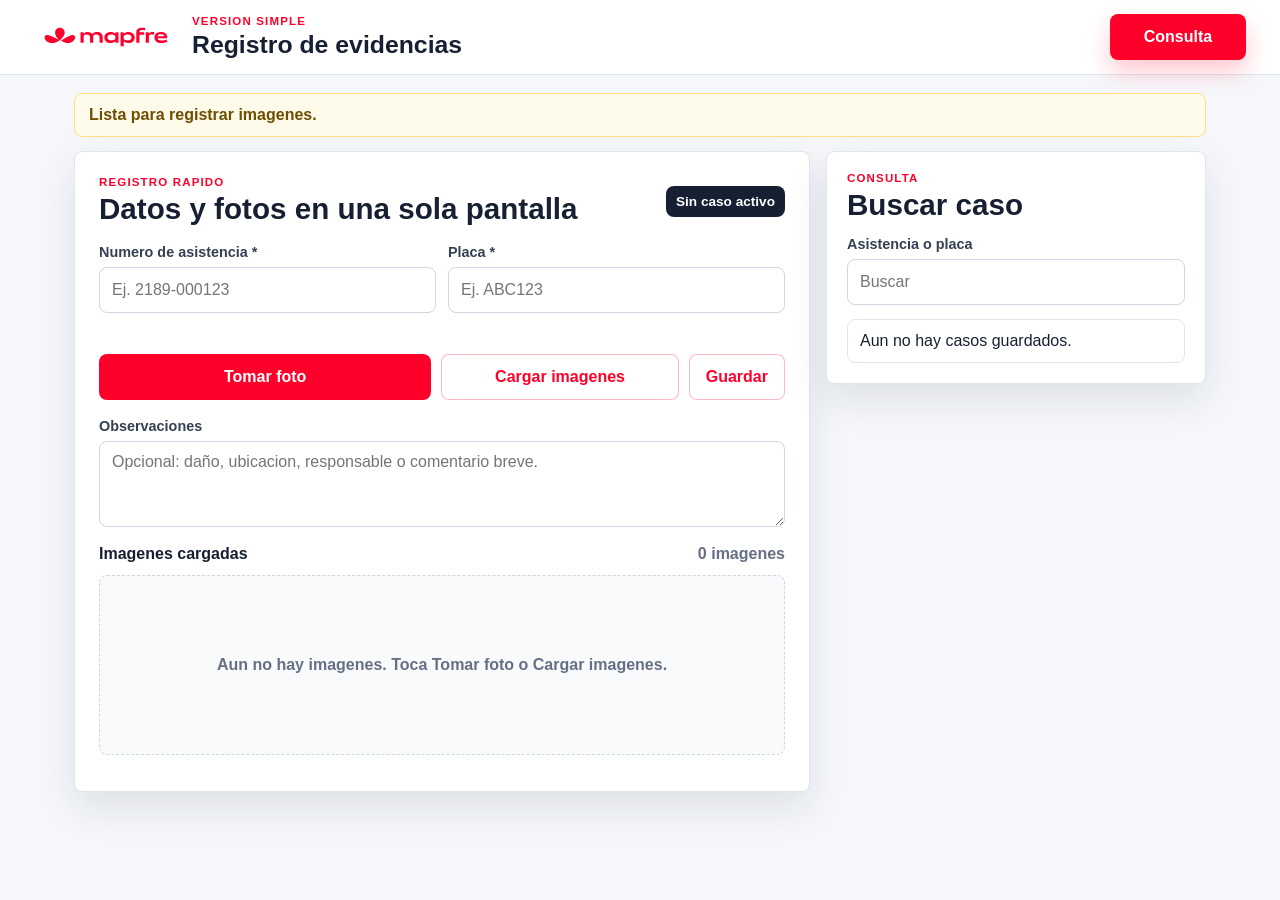
==== simple.html @ 77db5db1 "Agregar version simple de captura" ====
<!doctype html>
<html lang="es">
  <head>
    <meta charset="utf-8">
    <meta name="viewport" content="width=device-width, initial-scale=1">
    <meta http-equiv="Content-Security-Policy" content="default-src 'self' data: blob:; img-src 'self' data: blob:; media-src 'self' data: blob:; style-src 'self' 'unsafe-inline'; script-src 'self' 'unsafe-inline'; connect-src 'none'; object-src 'none'; base-uri 'none'; form-action 'none'">
    <title>Registro simple de asistencias</title>
    <link rel="stylesheet" href="simple.css">
    <script defer src="simple.js"></script>
  </head>
  <body>
    <header class="topbar">
      <div class="brand">
        <img src="assets/mapfre-logo.svg" alt="MAPFRE">
        <div>
          <span>Version simple</span>
          <h1>Registro de evidencias</h1>
        </div>
      </div>
      <button class="button consult-button" type="button" id="showSearch">Consulta</button>
    </header>

    <main class="shell">
      <section class="status" id="status" role="status">Ingresa asistencia y placa para empezar.</section>

      <section class="workspace">
        <form class="panel capture-panel" id="caseForm" novalidate>
          <div class="panel-title">
            <div>
              <p class="eyebrow">Registro rapido</p>
              <h2>Datos y fotos en una sola pantalla</h2>
            </div>
            <strong id="activeCase">Sin caso activo</strong>
          </div>

          <div class="identity-grid">
            <label class="field">
              <span>Numero de asistencia *</span>
              <input id="assistanceNumber" autocomplete="off" placeholder="Ej. 2189-000123" required>
              <small data-error-for="assistanceNumber"></small>
            </label>
            <label class="field">
              <span>Placa *</span>
              <input id="plate" autocomplete="off" maxlength="10" placeholder="Ej. ABC123" required>
              <small data-error-for="plate"></small>
            </label>
          </div>

          <div class="quick-actions">
            <label class="button camera-action">
              <input id="photoInput" type="file" accept="image/*" capture="environment" multiple>
              <span>Tomar foto</span>
            </label>
            <label class="button secondary camera-action">
              <input id="galleryInput" type="file" accept="image/*" multiple>
              <span>Cargar imagenes</span>
            </label>
            <button class="button secondary" id="saveCase" type="submit">Guardar</button>
          </div>

          <label class="field">
            <span>Observaciones</span>
            <textarea id="notes" rows="3" placeholder="Opcional: daño, ubicacion, responsable o comentario breve."></textarea>
          </label>

          <section class="thumb-section" aria-labelledby="thumbTitle">
            <div class="thumb-header">
              <h3 id="thumbTitle">Imagenes cargadas</h3>
              <span id="imageCount">0 imagenes</span>
            </div>
            <div class="empty-grid" id="emptyGrid">Aun no hay imagenes. Toca Tomar foto o Cargar imagenes.</div>
            <div class="thumb-grid" id="thumbGrid" aria-live="polite"></div>
          </section>
        </form>

        <aside class="panel search-panel" id="searchPanel">
          <div class="panel-title compact">
            <div>
              <p class="eyebrow">Consulta</p>
              <h2>Buscar caso</h2>
            </div>
          </div>
          <label class="field">
            <span>Asistencia o placa</span>
            <input id="searchQuery" placeholder="Buscar">
          </label>
          <div class="records" id="records"></div>
        </aside>
      </section>
    </main>
  </body>
</html>
---- simple.css ----
:root {
  --brand: #ff002b;
  --brand-dark: #c90022;
  --ink: #172033;
  --muted: #667085;
  --line: #dfe5ee;
  --page: #f5f7fb;
  --panel: #fff;
  --success: #087443;
  --warning: #9a6700;
  --danger: #b42318;
  --shadow: 0 16px 38px rgba(23, 32, 51, 0.1);
}

* {
  box-sizing: border-box;
}

[hidden] {
  display: none !important;
}

html {
  min-width: 320px;
}

body {
  margin: 0;
  color: var(--ink);
  background: var(--page);
  font-family: "Segoe UI", Arial, sans-serif;
}

button,
input,
textarea {
  font: inherit;
}

.topbar {
  position: sticky;
  top: 0;
  z-index: 10;
  display: flex;
  align-items: center;
  justify-content: space-between;
  gap: 14px;
  padding: 14px clamp(14px, 4vw, 34px);
  background: #fff;
  border-bottom: 1px solid var(--line);
}

.brand {
  display: flex;
  align-items: center;
  gap: 14px;
  min-width: 0;
}

.brand img {
  width: 144px;
  height: auto;
  flex: 0 0 auto;
}

.brand span,
.eyebrow {
  display: block;
  margin: 0 0 4px;
  color: var(--brand);
  font-size: 0.72rem;
  font-weight: 850;
  letter-spacing: 0.1em;
  text-transform: uppercase;
}

h1,
h2,
h3,
p {
  margin: 0;
}

h1 {
  font-size: clamp(1.1rem, 3vw, 1.55rem);
  line-height: 1.1;
}

h2 {
  font-size: clamp(1.25rem, 4vw, 1.85rem);
  line-height: 1.15;
}

h3 {
  font-size: 1rem;
}

.shell {
  width: min(1180px, 100%);
  margin: 0 auto;
  padding: 18px clamp(12px, 3vw, 24px) 36px;
}

.status {
  margin-bottom: 14px;
  padding: 12px 14px;
  color: #6f4e00;
  background: #fffbeb;
  border: 1px solid #fedf89;
  border-radius: 8px;
  font-weight: 800;
}

.status[data-tone="success"] {
  color: var(--success);
  background: #ecfdf3;
  border-color: #abefc6;
}

.status[data-tone="error"] {
  color: var(--danger);
  background: #fff1f0;
  border-color: #fecdca;
}

.workspace {
  display: grid;
  grid-template-columns: minmax(0, 1fr) minmax(300px, 380px);
  gap: 16px;
  align-items: start;
}

.panel {
  background: var(--panel);
  border: 1px solid var(--line);
  border-radius: 8px;
  box-shadow: var(--shadow);
}

.capture-panel {
  display: grid;
  gap: 18px;
  padding: clamp(16px, 3vw, 24px);
}

.search-panel {
  position: sticky;
  top: 92px;
  display: grid;
  gap: 14px;
  padding: clamp(16px, 3vw, 20px);
}

.panel-title {
  display: flex;
  justify-content: space-between;
  gap: 12px;
  align-items: center;
}

.panel-title.compact {
  align-items: start;
}

#activeCase {
  flex: 0 0 auto;
  padding: 8px 10px;
  color: #fff;
  background: var(--ink);
  border-radius: 8px;
  font-size: 0.85rem;
}

.identity-grid {
  display: grid;
  grid-template-columns: repeat(2, minmax(0, 1fr));
  gap: 12px;
}

.field {
  display: grid;
  gap: 7px;
}

.field span {
  color: #344054;
  font-size: 0.9rem;
  font-weight: 800;
}

input,
textarea {
  width: 100%;
  min-height: 46px;
  padding: 11px 12px;
  color: var(--ink);
  background: #fff;
  border: 1px solid #cfd7e3;
  border-radius: 8px;
  outline: none;
}

textarea {
  min-height: 86px;
  resize: vertical;
}

input:focus,
textarea:focus {
  border-color: var(--brand);
  box-shadow: 0 0 0 4px rgba(255, 0, 43, 0.1);
}

.field.has-error input {
  border-color: var(--danger);
}

.field small {
  min-height: 16px;
  color: var(--danger);
  font-size: 0.75rem;
  font-weight: 850;
}

.quick-actions {
  display: grid;
  grid-template-columns: minmax(180px, 1.4fr) minmax(150px, 1fr) auto;
  gap: 10px;
}

.button {
  display: inline-flex;
  align-items: center;
  justify-content: center;
  min-height: 46px;
  padding: 0 16px;
  color: #fff;
  background: var(--brand);
  border: 0;
  border-radius: 8px;
  font-weight: 850;
  text-decoration: none;
  cursor: pointer;
}

.button:hover {
  background: var(--brand-dark);
}

.button.secondary {
  color: var(--brand);
  background: #fff;
  border: 1px solid rgba(255, 0, 43, 0.28);
}

.button.secondary:hover {
  color: #fff;
  background: var(--brand);
}

.consult-button {
  min-width: 136px;
  box-shadow: 0 12px 24px rgba(255, 0, 43, 0.22);
}

.camera-action {
  position: relative;
}

.camera-action input {
  position: absolute;
  inset: 0;
  opacity: 0;
  cursor: pointer;
}

.thumb-section {
  display: grid;
  gap: 12px;
}

.thumb-header {
  display: flex;
  justify-content: space-between;
  gap: 12px;
  align-items: center;
}

#imageCount {
  color: var(--muted);
  font-weight: 800;
}

.empty-grid {
  display: grid;
  place-items: center;
  min-height: 180px;
  padding: 18px;
  color: var(--muted);
  background: #f8fafc;
  border: 1px dashed #cfd7e3;
  border-radius: 8px;
  text-align: center;
  font-weight: 750;
}

.thumb-grid {
  display: grid;
  grid-template-columns: repeat(auto-fill, minmax(132px, 1fr));
  gap: 10px;
}

.thumb-card {
  display: grid;
  gap: 8px;
  padding: 8px;
  border: 1px solid var(--line);
  border-radius: 8px;
  background: #fff;
}

.thumb-card img {
  width: 100%;
  aspect-ratio: 4 / 3;
  object-fit: cover;
  border-radius: 6px;
  background: #eef2f7;
}

.thumb-card span {
  color: var(--muted);
  font-size: 0.78rem;
  font-weight: 750;
  overflow-wrap: anywhere;
}

.thumb-card button {
  min-height: 34px;
  color: var(--danger);
  background: #fff;
  border: 1px solid #f1c4c0;
  border-radius: 6px;
  font-weight: 850;
}

.records {
  display: grid;
  gap: 10px;
}

.record-card {
  display: grid;
  gap: 10px;
  padding: 12px;
  border: 1px solid var(--line);
  border-radius: 8px;
  background: #fff;
}

.record-card strong {
  font-size: 0.98rem;
}

.record-card span {
  color: var(--muted);
  font-size: 0.84rem;
  font-weight: 750;
}

.record-card button {
  width: 100%;
}

@media (max-width: 860px) {
  .workspace {
    grid-template-columns: 1fr;
  }

  .search-panel {
    position: static;
  }
}

@media (max-width: 620px) {
  .topbar {
    align-items: stretch;
    flex-direction: column;
  }

  .brand img {
    width: 132px;
  }

  .consult-button {
    width: 100%;
  }

  .panel-title,
  .identity-grid,
  .quick-actions {
    grid-template-columns: 1fr;
  }

  .panel-title {
    display: grid;
  }

  #activeCase {
    width: fit-content;
  }

  .button {
    width: 100%;
  }

  .thumb-grid {
    grid-template-columns: repeat(2, minmax(0, 1fr));
  }
}
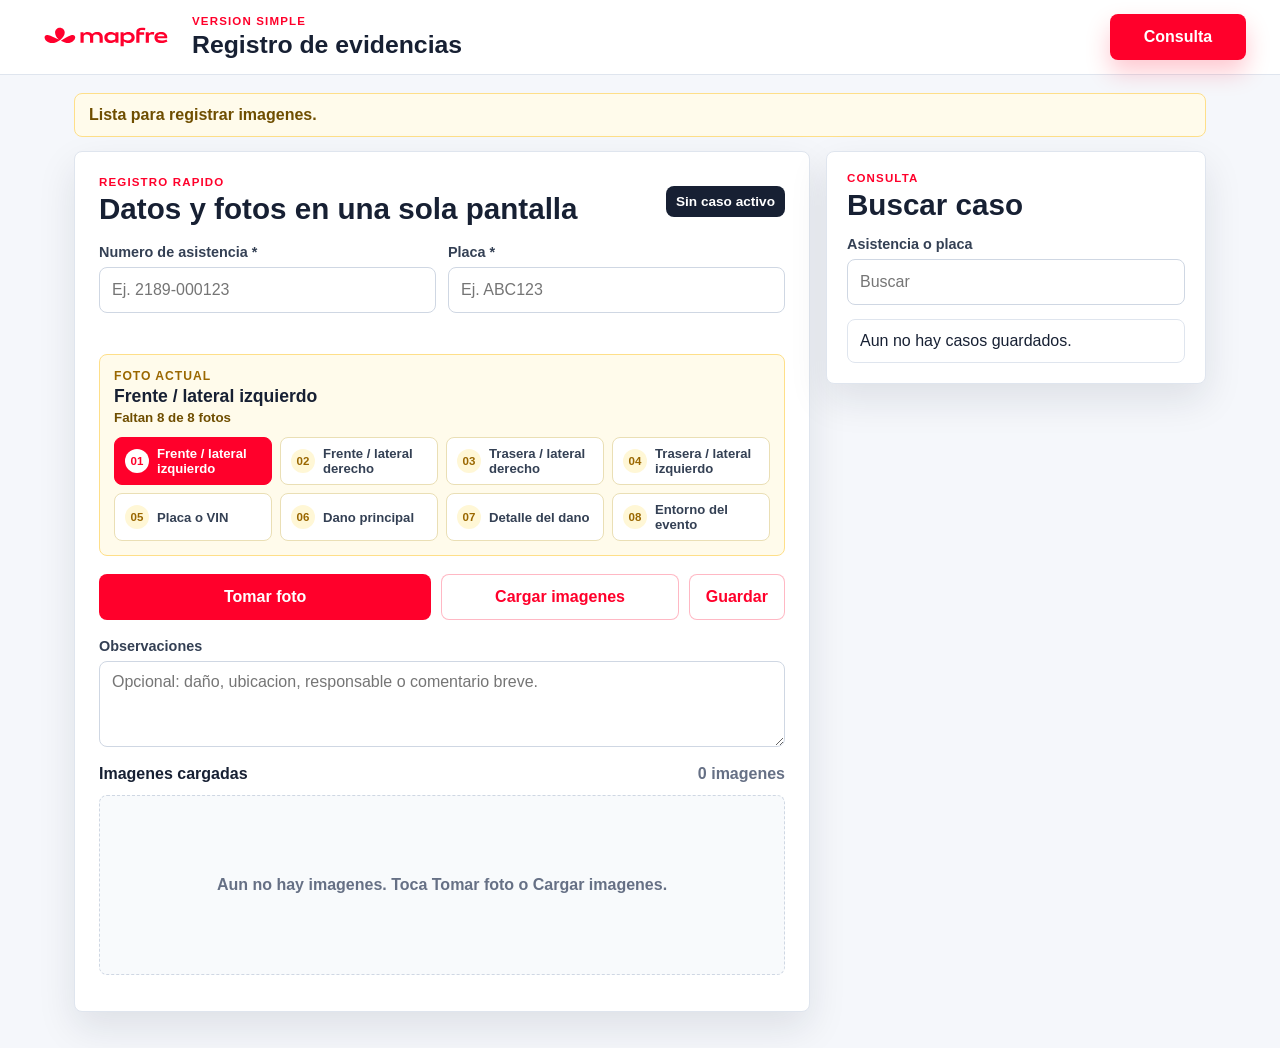
==== commit 881affe0: "Aclarar fotos requeridas en version simple" ====
--- a/simple.html
+++ b/simple.html
@@ -46,6 +46,15 @@
             </label>
           </div>
 
+          <section class="photo-guide" aria-labelledby="currentPhotoTitle">
+            <div class="current-photo">
+              <span>Foto actual</span>
+              <strong id="currentPhotoTitle">Frente / lateral izquierdo</strong>
+              <small id="photoProgress">Faltan 8 fotos</small>
+            </div>
+            <div class="photo-checklist" id="photoChecklist" aria-label="Fotos requeridas"></div>
+          </section>
+
           <div class="quick-actions">
             <label class="button camera-action">
               <input id="photoInput" type="file" accept="image/*" capture="environment" multiple>
--- a/simple.css
+++ b/simple.css
@@ -222,6 +222,93 @@
   font-weight: 850;
 }
 
+.photo-guide {
+  display: grid;
+  gap: 12px;
+  padding: 14px;
+  background: #fffbeb;
+  border: 1px solid #fedf89;
+  border-radius: 8px;
+}
+
+.current-photo {
+  display: grid;
+  gap: 3px;
+}
+
+.current-photo span {
+  color: var(--warning);
+  font-size: 0.76rem;
+  font-weight: 850;
+  letter-spacing: 0.08em;
+  text-transform: uppercase;
+}
+
+.current-photo strong {
+  font-size: 1.1rem;
+}
+
+.current-photo small {
+  color: #6f4e00;
+  font-weight: 800;
+}
+
+.photo-checklist {
+  display: grid;
+  grid-template-columns: repeat(auto-fit, minmax(150px, 1fr));
+  gap: 8px;
+}
+
+.photo-step {
+  display: flex;
+  align-items: center;
+  gap: 8px;
+  min-height: 40px;
+  padding: 8px 10px;
+  color: #344054;
+  background: #fff;
+  border: 1px solid #eadfb5;
+  border-radius: 8px;
+  text-align: left;
+  font-size: 0.82rem;
+  font-weight: 850;
+  cursor: pointer;
+}
+
+.photo-step span {
+  display: inline-grid;
+  place-items: center;
+  width: 24px;
+  height: 24px;
+  color: var(--warning);
+  background: #fff7d6;
+  border-radius: 999px;
+  font-size: 0.72rem;
+  flex: 0 0 auto;
+}
+
+.photo-step.is-current {
+  color: #fff;
+  background: var(--brand);
+  border-color: var(--brand);
+}
+
+.photo-step.is-current span {
+  color: var(--brand);
+  background: #fff;
+}
+
+.photo-step.is-done {
+  color: var(--success);
+  background: #ecfdf3;
+  border-color: #abefc6;
+}
+
+.photo-step.is-done span {
+  color: #fff;
+  background: var(--success);
+}
+
 .quick-actions {
   display: grid;
   grid-template-columns: minmax(180px, 1.4fr) minmax(150px, 1fr) auto;
@@ -334,6 +421,11 @@
   overflow-wrap: anywhere;
 }
 
+.thumb-card strong {
+  color: var(--ink);
+  font-size: 0.84rem;
+}
+
 .thumb-card button {
   min-height: 34px;
   color: var(--danger);
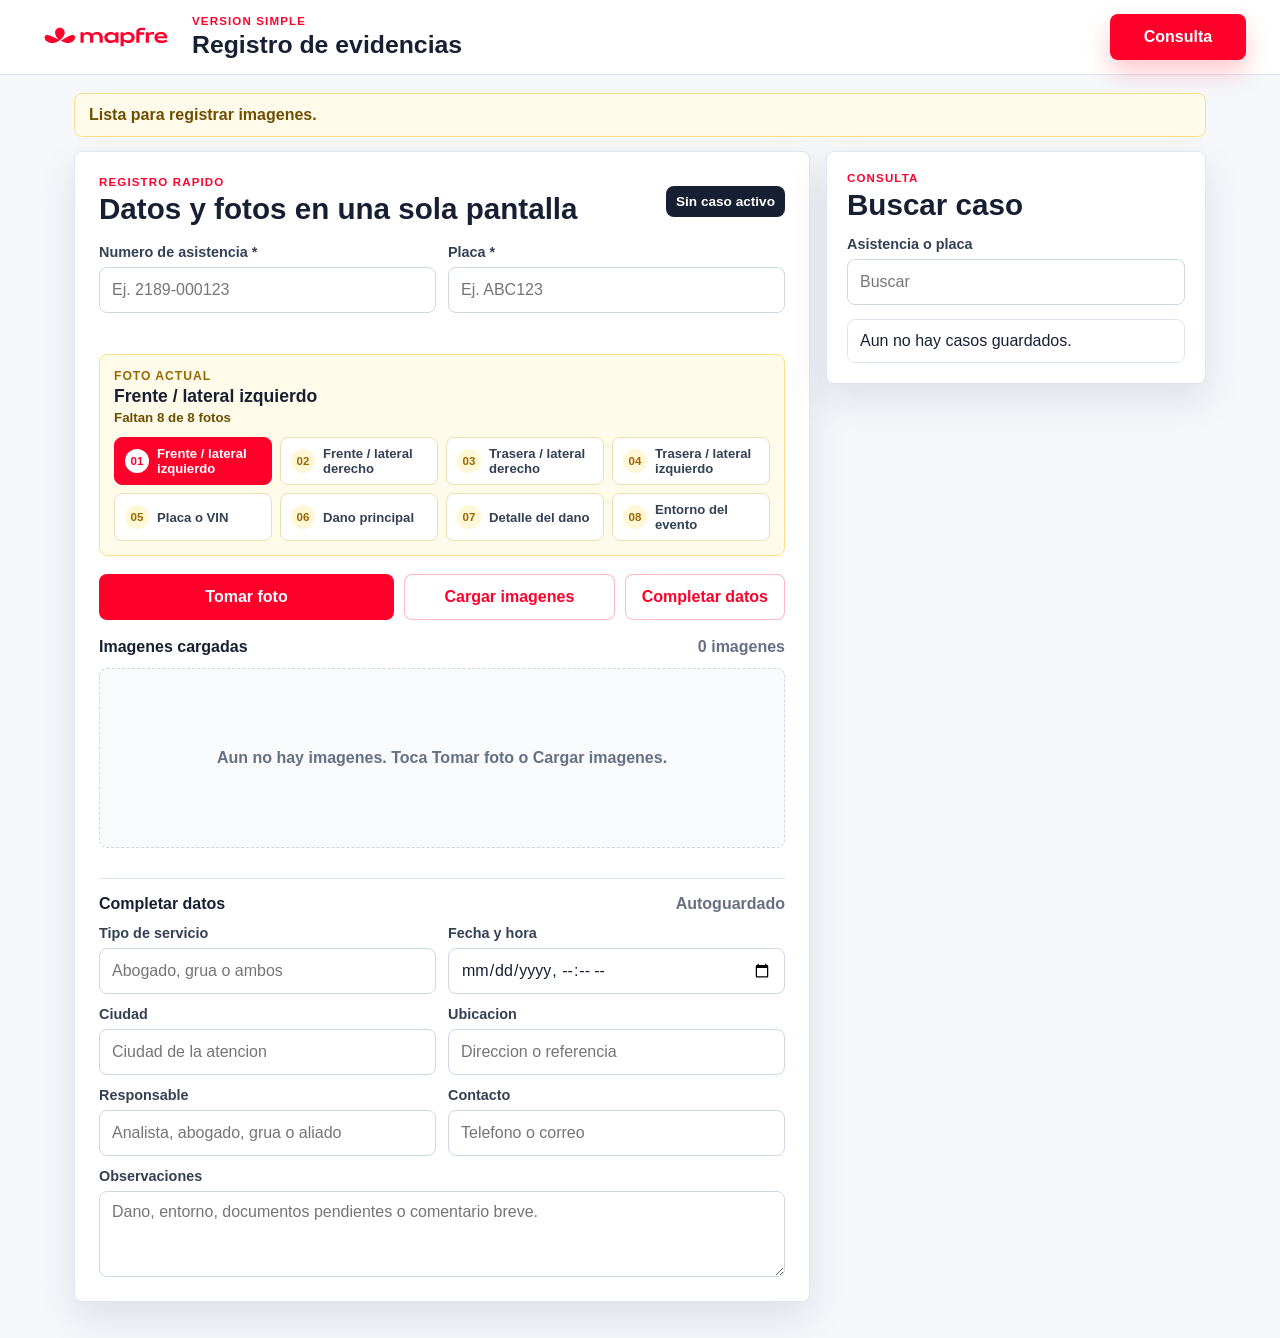
==== commit 8ffecdde: "Redirigir a completar datos en version simple" ====
--- a/simple.html
+++ b/simple.html
@@ -64,13 +64,8 @@
               <input id="galleryInput" type="file" accept="image/*" multiple>
               <span>Cargar imagenes</span>
             </label>
-            <button class="button secondary" id="saveCase" type="submit">Guardar</button>
+            <button class="button secondary" id="goDetails" type="button">Completar datos</button>
           </div>
-
-          <label class="field">
-            <span>Observaciones</span>
-            <textarea id="notes" rows="3" placeholder="Opcional: daño, ubicacion, responsable o comentario breve."></textarea>
-          </label>
 
           <section class="thumb-section" aria-labelledby="thumbTitle">
             <div class="thumb-header">
@@ -79,6 +74,43 @@
             </div>
             <div class="empty-grid" id="emptyGrid">Aun no hay imagenes. Toca Tomar foto o Cargar imagenes.</div>
             <div class="thumb-grid" id="thumbGrid" aria-live="polite"></div>
+          </section>
+
+          <section class="details-section" id="detailsPanel" aria-labelledby="detailsTitle">
+            <div class="thumb-header">
+              <h3 id="detailsTitle">Completar datos</h3>
+              <span id="detailsStatus">Autoguardado</span>
+            </div>
+            <div class="details-grid">
+              <label class="field">
+                <span>Tipo de servicio</span>
+                <input id="serviceType" placeholder="Abogado, grua o ambos">
+              </label>
+              <label class="field">
+                <span>Fecha y hora</span>
+                <input id="serviceDate" type="datetime-local">
+              </label>
+              <label class="field">
+                <span>Ciudad</span>
+                <input id="city" placeholder="Ciudad de la atencion">
+              </label>
+              <label class="field">
+                <span>Ubicacion</span>
+                <input id="location" placeholder="Direccion o referencia">
+              </label>
+              <label class="field">
+                <span>Responsable</span>
+                <input id="provider" placeholder="Analista, abogado, grua o aliado">
+              </label>
+              <label class="field">
+                <span>Contacto</span>
+                <input id="contact" placeholder="Telefono o correo">
+              </label>
+            </div>
+            <label class="field">
+              <span>Observaciones</span>
+              <textarea id="notes" rows="3" placeholder="Dano, entorno, documentos pendientes o comentario breve."></textarea>
+            </label>
           </section>
         </form>
 
--- a/simple.css
+++ b/simple.css
@@ -366,6 +366,20 @@
   gap: 12px;
 }
 
+.details-section {
+  display: grid;
+  gap: 12px;
+  padding-top: 16px;
+  border-top: 1px solid var(--line);
+  scroll-margin-top: 96px;
+}
+
+.details-grid {
+  display: grid;
+  grid-template-columns: repeat(2, minmax(0, 1fr));
+  gap: 12px;
+}
+
 .thumb-header {
   display: flex;
   justify-content: space-between;
@@ -373,7 +387,8 @@
   align-items: center;
 }
 
-#imageCount {
+#imageCount,
+#detailsStatus {
   color: var(--muted);
   font-weight: 800;
 }
@@ -489,6 +504,7 @@
 
   .panel-title,
   .identity-grid,
+  .details-grid,
   .quick-actions {
     grid-template-columns: 1fr;
   }
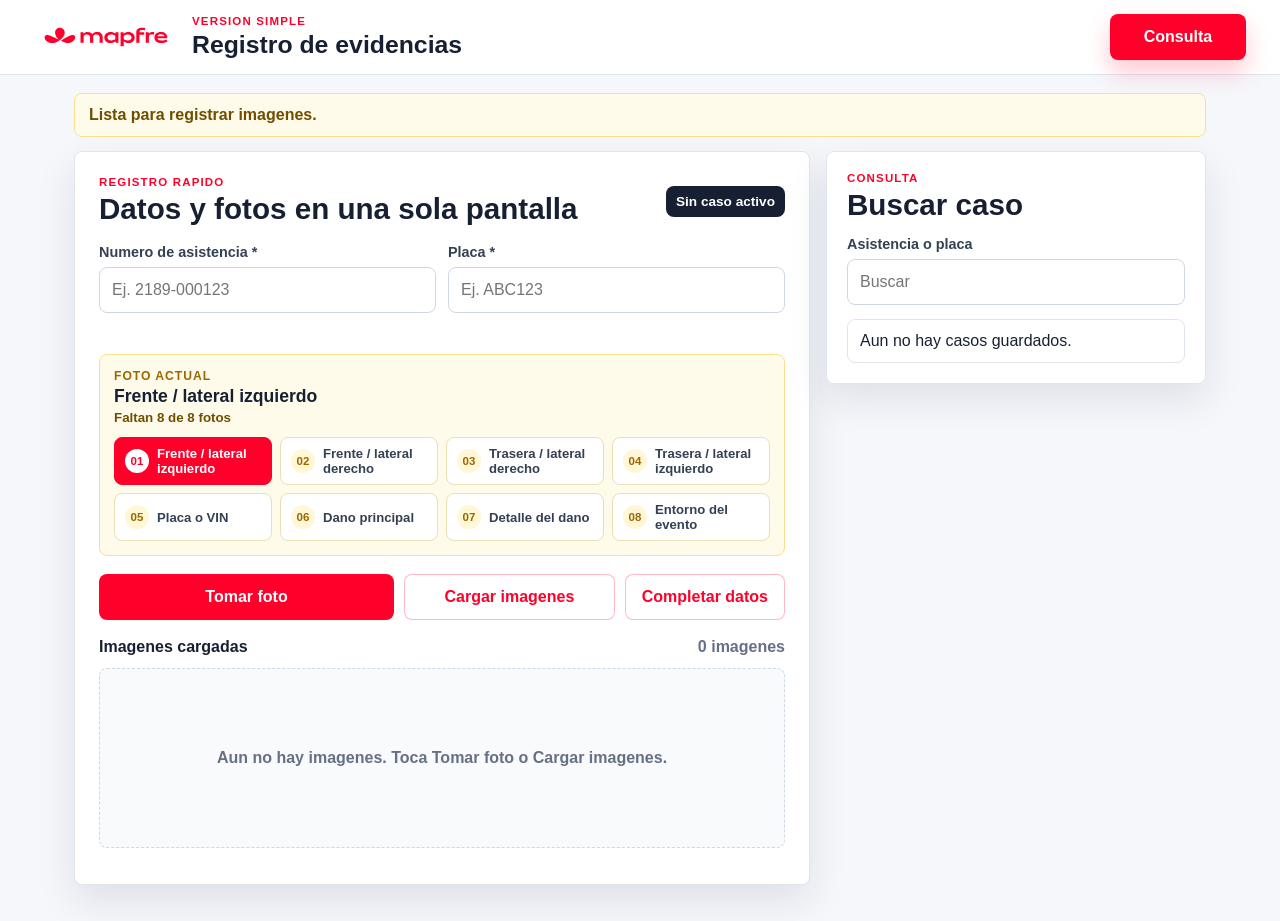
==== commit 7e621ed6: "Ocultar datos hasta solicitar completar" ====
--- a/simple.html
+++ b/simple.html
@@ -64,7 +64,7 @@
               <input id="galleryInput" type="file" accept="image/*" multiple>
               <span>Cargar imagenes</span>
             </label>
-            <button class="button secondary" id="goDetails" type="button">Completar datos</button>
+            <button class="button secondary" id="goDetails" type="button" aria-controls="detailsPanel" aria-expanded="false">Completar datos</button>
           </div>
 
           <section class="thumb-section" aria-labelledby="thumbTitle">
@@ -76,7 +76,7 @@
             <div class="thumb-grid" id="thumbGrid" aria-live="polite"></div>
           </section>
 
-          <section class="details-section" id="detailsPanel" aria-labelledby="detailsTitle">
+          <section class="details-section" id="detailsPanel" aria-labelledby="detailsTitle" hidden>
             <div class="thumb-header">
               <h3 id="detailsTitle">Completar datos</h3>
               <span id="detailsStatus">Autoguardado</span>
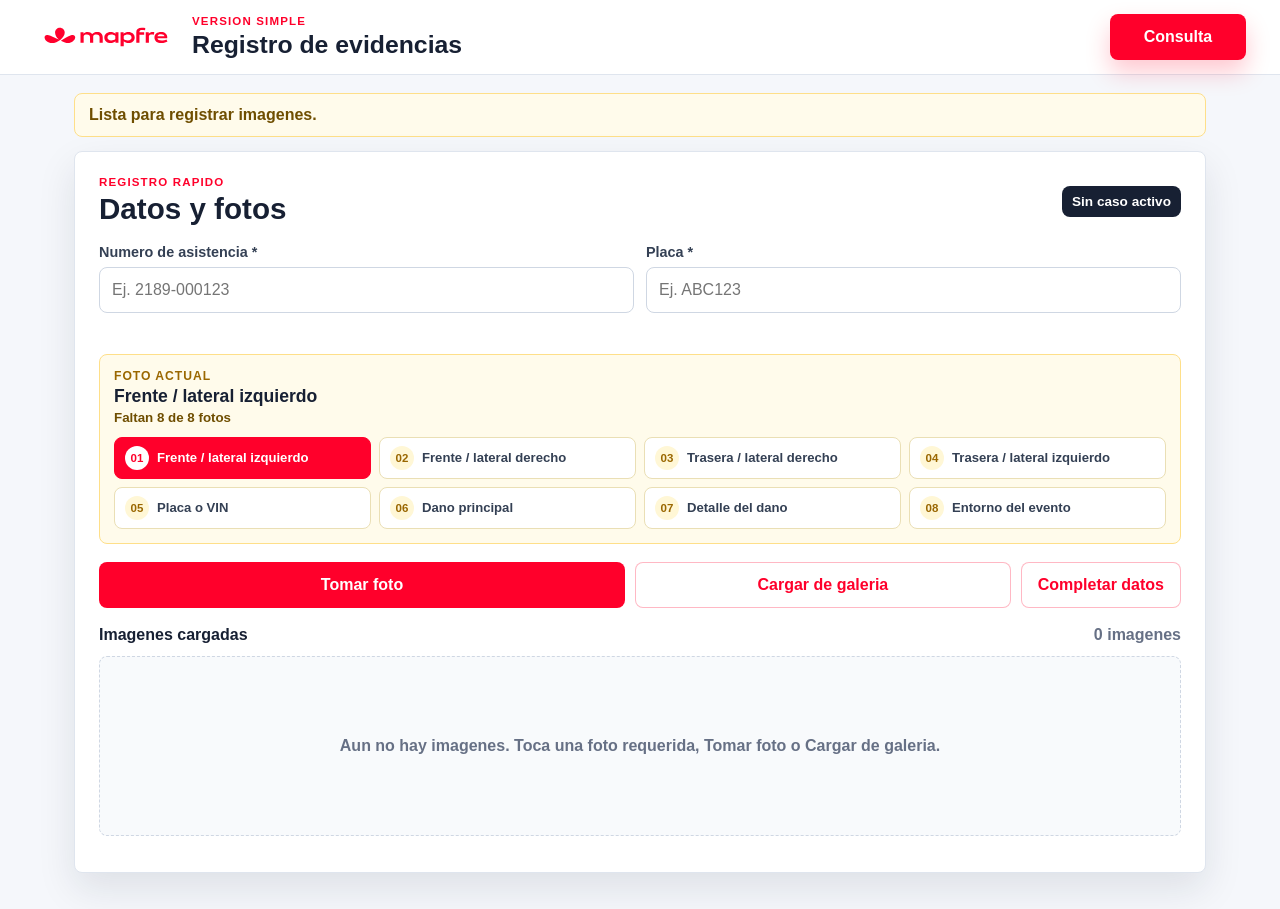
==== commit c3ed484f: "Separar vistas y agilizar captura simple" ====
--- a/simple.html
+++ b/simple.html
@@ -28,7 +28,7 @@
           <div class="panel-title">
             <div>
               <p class="eyebrow">Registro rapido</p>
-              <h2>Datos y fotos en una sola pantalla</h2>
+              <h2>Datos y fotos</h2>
             </div>
             <strong id="activeCase">Sin caso activo</strong>
           </div>
@@ -57,12 +57,12 @@
 
           <div class="quick-actions">
             <label class="button camera-action">
-              <input id="photoInput" type="file" accept="image/*" capture="environment" multiple>
+              <input id="photoInput" type="file" accept="image/*" capture="environment">
               <span>Tomar foto</span>
             </label>
             <label class="button secondary camera-action">
               <input id="galleryInput" type="file" accept="image/*" multiple>
-              <span>Cargar imagenes</span>
+              <span>Cargar de galeria</span>
             </label>
             <button class="button secondary" id="goDetails" type="button" aria-controls="detailsPanel" aria-expanded="false">Completar datos</button>
           </div>
@@ -72,54 +72,61 @@
               <h3 id="thumbTitle">Imagenes cargadas</h3>
               <span id="imageCount">0 imagenes</span>
             </div>
-            <div class="empty-grid" id="emptyGrid">Aun no hay imagenes. Toca Tomar foto o Cargar imagenes.</div>
+            <div class="empty-grid" id="emptyGrid">Aun no hay imagenes. Toca una foto requerida, Tomar foto o Cargar de galeria.</div>
             <div class="thumb-grid" id="thumbGrid" aria-live="polite"></div>
-          </section>
-
-          <section class="details-section" id="detailsPanel" aria-labelledby="detailsTitle" hidden>
-            <div class="thumb-header">
-              <h3 id="detailsTitle">Completar datos</h3>
-              <span id="detailsStatus">Autoguardado</span>
-            </div>
-            <div class="details-grid">
-              <label class="field">
-                <span>Tipo de servicio</span>
-                <input id="serviceType" placeholder="Abogado, grua o ambos">
-              </label>
-              <label class="field">
-                <span>Fecha y hora</span>
-                <input id="serviceDate" type="datetime-local">
-              </label>
-              <label class="field">
-                <span>Ciudad</span>
-                <input id="city" placeholder="Ciudad de la atencion">
-              </label>
-              <label class="field">
-                <span>Ubicacion</span>
-                <input id="location" placeholder="Direccion o referencia">
-              </label>
-              <label class="field">
-                <span>Responsable</span>
-                <input id="provider" placeholder="Analista, abogado, grua o aliado">
-              </label>
-              <label class="field">
-                <span>Contacto</span>
-                <input id="contact" placeholder="Telefono o correo">
-              </label>
-            </div>
-            <label class="field">
-              <span>Observaciones</span>
-              <textarea id="notes" rows="3" placeholder="Dano, entorno, documentos pendientes o comentario breve."></textarea>
-            </label>
           </section>
         </form>
 
-        <aside class="panel search-panel" id="searchPanel">
+        <section class="panel details-panel screen" id="detailsPanel" aria-labelledby="detailsTitle" hidden>
+          <div class="panel-title compact">
+            <div>
+              <p class="eyebrow">Datos faltantes</p>
+              <h3 id="detailsTitle">Completar datos</h3>
+            </div>
+            <span id="detailsStatus">Autoguardado</span>
+          </div>
+          <div class="details-grid">
+            <label class="field">
+              <span>Tipo de servicio</span>
+              <input id="serviceType" placeholder="Abogado, grua o ambos">
+            </label>
+            <label class="field">
+              <span>Fecha y hora</span>
+              <input id="serviceDate" type="datetime-local">
+            </label>
+            <label class="field">
+              <span>Ciudad</span>
+              <input id="city" placeholder="Ciudad de la atencion">
+            </label>
+            <label class="field">
+              <span>Ubicacion</span>
+              <input id="location" placeholder="Direccion o referencia">
+            </label>
+            <label class="field">
+              <span>Responsable</span>
+              <input id="provider" placeholder="Analista, abogado, grua o aliado">
+            </label>
+            <label class="field">
+              <span>Contacto</span>
+              <input id="contact" placeholder="Telefono o correo">
+            </label>
+          </div>
+          <label class="field">
+            <span>Observaciones</span>
+            <textarea id="notes" rows="3" placeholder="Dano, entorno, documentos pendientes o comentario breve."></textarea>
+          </label>
+          <div class="nav-actions">
+            <button class="button secondary" id="backToCaptureFromDetails" type="button">Volver a fotos</button>
+          </div>
+        </section>
+
+        <aside class="panel search-panel screen" id="searchPanel" hidden>
           <div class="panel-title compact">
             <div>
               <p class="eyebrow">Consulta</p>
               <h2>Buscar caso</h2>
             </div>
+            <button class="button secondary" id="backToCaptureFromSearch" type="button">Volver</button>
           </div>
           <label class="field">
             <span>Asistencia o placa</span>
--- a/simple.css
+++ b/simple.css
@@ -124,10 +124,7 @@
 }
 
 .workspace {
-  display: grid;
-  grid-template-columns: minmax(0, 1fr) minmax(300px, 380px);
-  gap: 16px;
-  align-items: start;
+  display: block;
 }
 
 .panel {
@@ -137,18 +134,16 @@
   box-shadow: var(--shadow);
 }
 
-.capture-panel {
+.capture-panel,
+.details-panel,
+.search-panel {
   display: grid;
   gap: 18px;
   padding: clamp(16px, 3vw, 24px);
 }
 
 .search-panel {
-  position: sticky;
-  top: 92px;
-  display: grid;
   gap: 14px;
-  padding: clamp(16px, 3vw, 20px);
 }
 
 .panel-title {
@@ -255,7 +250,7 @@
 
 .photo-checklist {
   display: grid;
-  grid-template-columns: repeat(auto-fit, minmax(150px, 1fr));
+  grid-template-columns: repeat(4, minmax(0, 1fr));
   gap: 8px;
 }
 
@@ -263,6 +258,7 @@
   display: flex;
   align-items: center;
   gap: 8px;
+  min-width: 0;
   min-height: 40px;
   padding: 8px 10px;
   color: #344054;
@@ -273,6 +269,12 @@
   font-size: 0.82rem;
   font-weight: 850;
   cursor: pointer;
+}
+
+.photo-step strong {
+  min-width: 0;
+  line-height: 1.15;
+  overflow-wrap: anywhere;
 }
 
 .photo-step span {
@@ -366,18 +368,16 @@
   gap: 12px;
 }
 
-.details-section {
-  display: grid;
-  gap: 12px;
-  padding-top: 16px;
-  border-top: 1px solid var(--line);
-  scroll-margin-top: 96px;
-}
-
 .details-grid {
   display: grid;
   grid-template-columns: repeat(2, minmax(0, 1fr));
   gap: 12px;
+}
+
+.nav-actions {
+  display: flex;
+  justify-content: flex-end;
+  gap: 10px;
 }
 
 .thumb-header {
@@ -478,13 +478,9 @@
   width: 100%;
 }
 
-@media (max-width: 860px) {
-  .workspace {
-    grid-template-columns: 1fr;
-  }
-
-  .search-panel {
-    position: static;
+@media (max-width: 980px) {
+  .photo-checklist {
+    grid-template-columns: repeat(2, minmax(0, 1fr));
   }
 }
 
@@ -521,6 +517,10 @@
     width: 100%;
   }
 
+  .nav-actions {
+    display: grid;
+  }
+
   .thumb-grid {
     grid-template-columns: repeat(2, minmax(0, 1fr));
   }
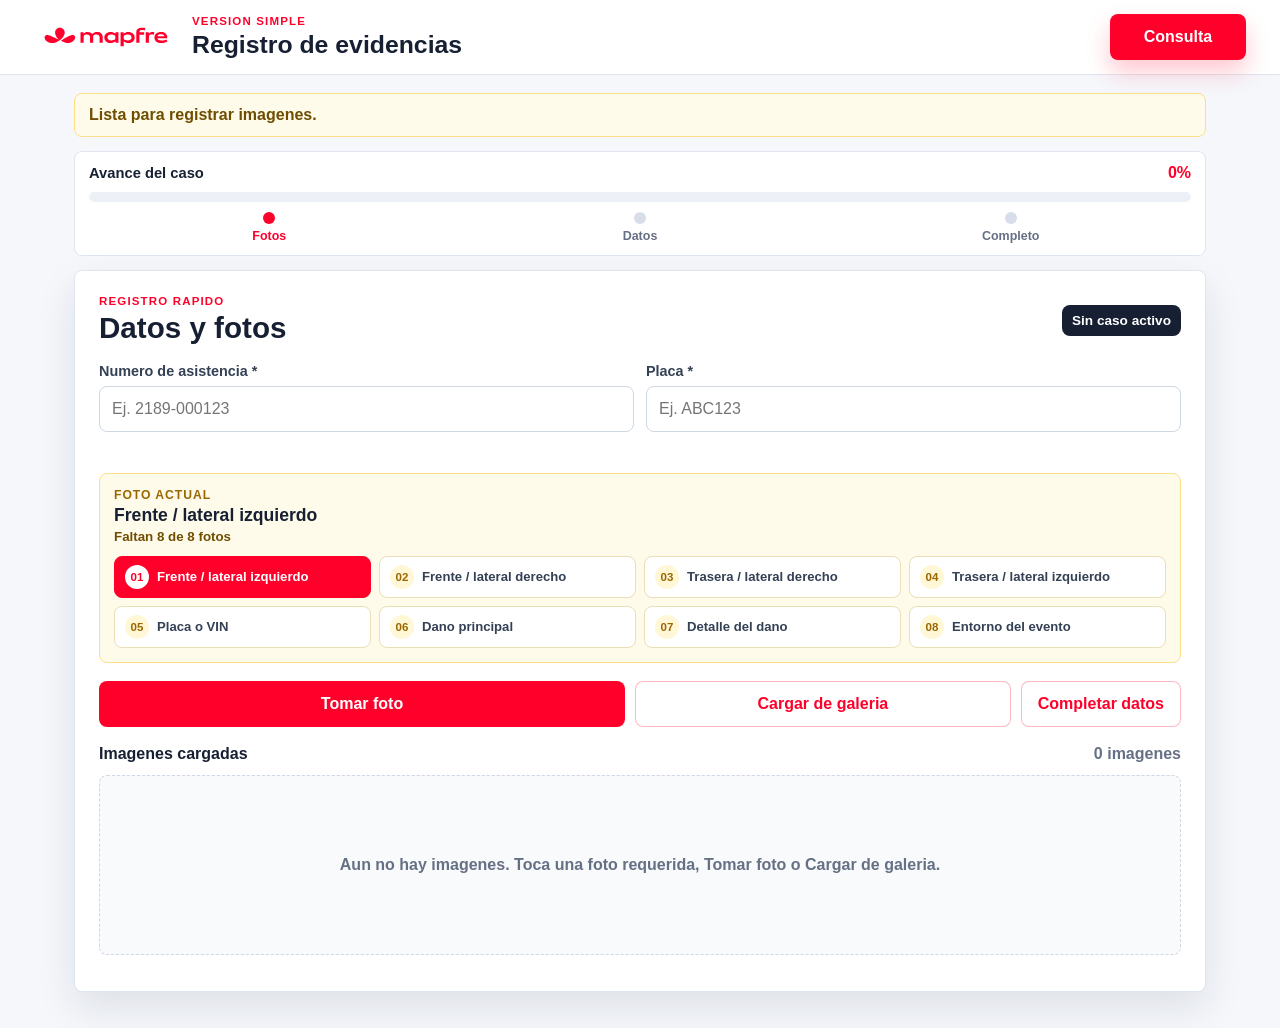
==== commit 64045683: "Agregar linea de avance del caso" ====
--- a/simple.html
+++ b/simple.html
@@ -22,6 +22,20 @@
 
     <main class="shell">
       <section class="status" id="status" role="status">Ingresa asistencia y placa para empezar.</section>
+      <section class="timeline" id="progressTimeline" aria-label="Avance del caso" data-tone="start">
+        <div class="timeline-header">
+          <strong>Avance del caso</strong>
+          <span id="timelinePercent">0%</span>
+        </div>
+        <div class="timeline-bar" aria-hidden="true">
+          <span id="timelineFill"></span>
+        </div>
+        <div class="timeline-steps">
+          <span id="timelinePhotos">Fotos</span>
+          <span id="timelineDetails">Datos</span>
+          <span id="timelineDone">Completo</span>
+        </div>
+      </section>
 
       <section class="workspace">
         <form class="panel capture-panel" id="caseForm" novalidate>
--- a/simple.css
+++ b/simple.css
@@ -123,6 +123,91 @@
   border-color: #fecdca;
 }
 
+.timeline {
+  --progress-color: var(--brand);
+  display: grid;
+  gap: 10px;
+  margin-bottom: 14px;
+  padding: 12px 14px;
+  background: #fff;
+  border: 1px solid var(--line);
+  border-radius: 8px;
+}
+
+.timeline[data-tone="mid"] {
+  --progress-color: var(--warning);
+}
+
+.timeline[data-tone="done"] {
+  --progress-color: var(--success);
+}
+
+.timeline-header,
+.timeline-steps {
+  display: flex;
+  align-items: center;
+  justify-content: space-between;
+  gap: 10px;
+}
+
+.timeline-header strong {
+  font-size: 0.92rem;
+}
+
+#timelinePercent {
+  color: var(--progress-color);
+  font-size: 1rem;
+  font-weight: 900;
+}
+
+.timeline-bar {
+  height: 10px;
+  overflow: hidden;
+  background: #edf1f7;
+  border-radius: 999px;
+}
+
+.timeline-bar span {
+  display: block;
+  width: 0%;
+  height: 100%;
+  background: var(--progress-color);
+  border-radius: inherit;
+  transition: width 180ms ease, background-color 180ms ease;
+}
+
+.timeline-steps span {
+  position: relative;
+  flex: 1;
+  color: var(--muted);
+  font-size: 0.78rem;
+  font-weight: 850;
+  text-align: center;
+}
+
+.timeline-steps span::before {
+  content: "";
+  display: block;
+  width: 12px;
+  height: 12px;
+  margin: 0 auto 5px;
+  background: #d7dee9;
+  border-radius: 999px;
+}
+
+.timeline-steps span.is-active {
+  color: var(--progress-color);
+}
+
+.timeline-steps span.is-done {
+  color: var(--success);
+}
+
+.timeline-steps span.is-active::before,
+.timeline-steps span.is-done::before {
+  background: currentColor;
+}
+
 .workspace {
   display: block;
 }
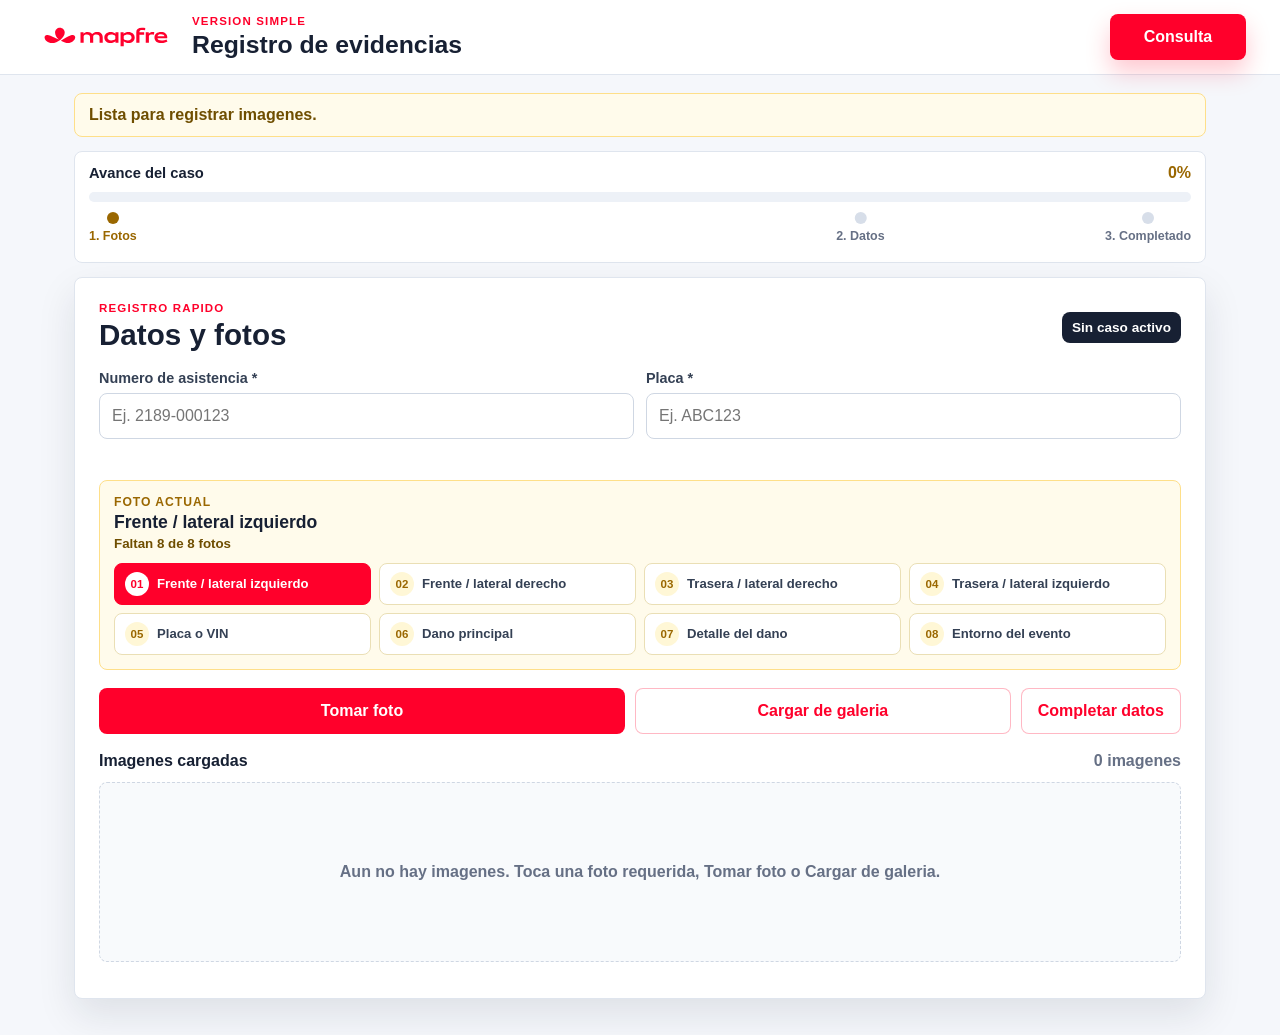
==== commit 01b23992: "Numerar pasos de linea de tiempo" ====
--- a/simple.html
+++ b/simple.html
@@ -31,9 +31,9 @@
           <span id="timelineFill"></span>
         </div>
         <div class="timeline-steps">
-          <span id="timelinePhotos">Fotos</span>
-          <span id="timelineDetails">Datos</span>
-          <span id="timelineDone">Completo</span>
+          <span id="timelinePhotos">1. Fotos</span>
+          <span id="timelineDetails">2. Datos</span>
+          <span id="timelineDone">3. Completado</span>
         </div>
       </section>
 
--- a/simple.css
+++ b/simple.css
@@ -124,7 +124,7 @@
 }
 
 .timeline {
-  --progress-color: var(--brand);
+  --progress-color: var(--warning);
   display: grid;
   gap: 10px;
   margin-bottom: 14px;
@@ -134,16 +134,11 @@
   border-radius: 8px;
 }
 
-.timeline[data-tone="mid"] {
-  --progress-color: var(--warning);
-}
-
 .timeline[data-tone="done"] {
   --progress-color: var(--success);
 }
 
-.timeline-header,
-.timeline-steps {
+.timeline-header {
   display: flex;
   align-items: center;
   justify-content: space-between;
@@ -178,11 +173,10 @@
 
 .timeline-steps span {
   position: relative;
-  flex: 1;
   color: var(--muted);
   font-size: 0.78rem;
   font-weight: 850;
-  text-align: center;
+  text-align: left;
 }
 
 .timeline-steps span::before {
@@ -206,6 +200,31 @@
 .timeline-steps span.is-active::before,
 .timeline-steps span.is-done::before {
   background: currentColor;
+}
+
+.timeline-steps {
+  position: relative;
+  min-height: 38px;
+}
+
+.timeline-steps span {
+  position: absolute;
+  top: 0;
+}
+
+#timelinePhotos {
+  left: 0;
+}
+
+#timelineDetails {
+  left: 70%;
+  transform: translateX(-50%);
+  text-align: center;
+}
+
+#timelineDone {
+  right: 0;
+  text-align: right;
 }
 
 .workspace {
